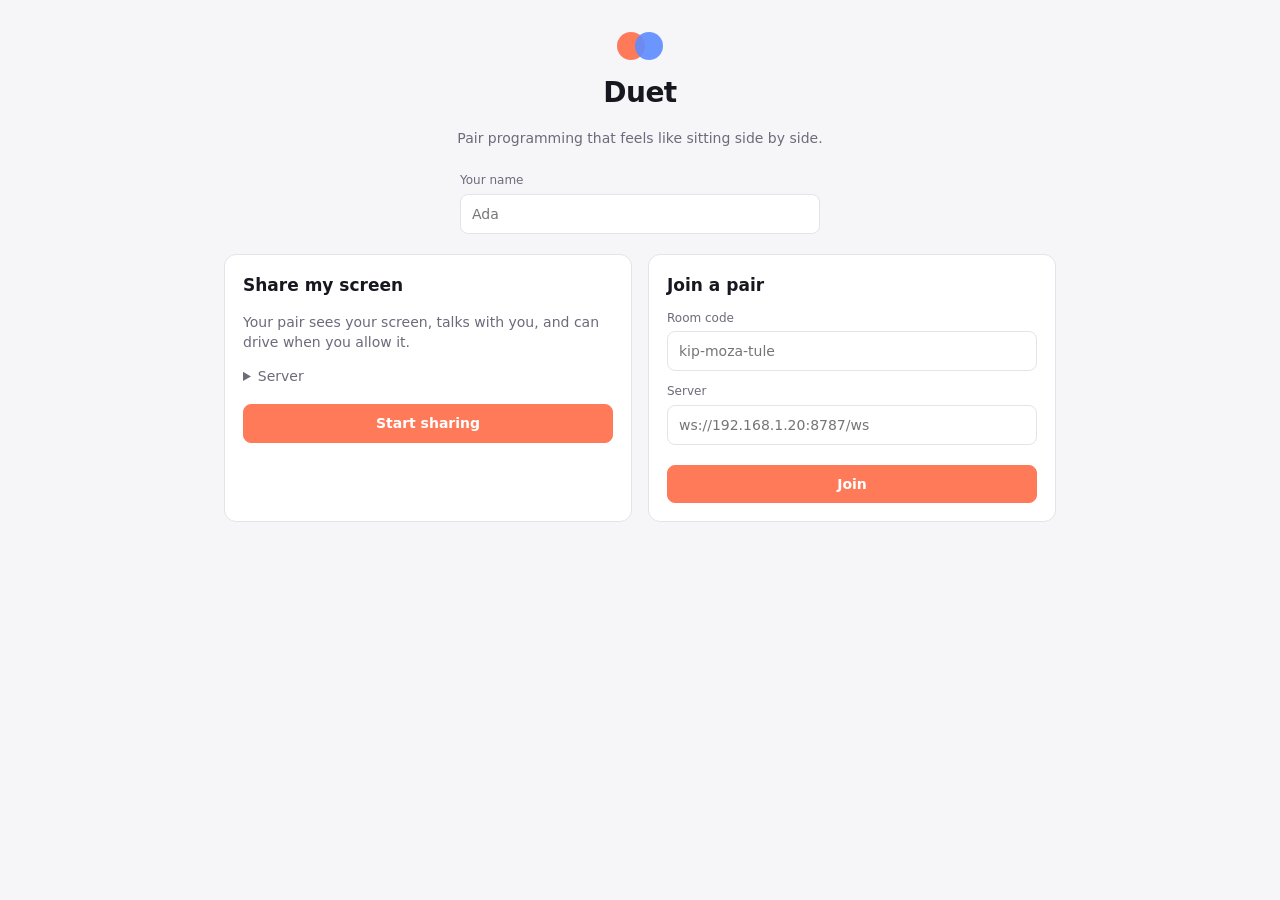
==== app/ui/index.html @ 856fa377 "Duet: Tuple-style pair programming for macOS and Windows Rust signaling server and protocol, host en" ====
<!doctype html>
<html lang="en">
<head>
  <meta charset="utf-8" />
  <meta name="viewport" content="width=device-width, initial-scale=1" />
  <title>Duet</title>
  <link rel="stylesheet" href="style.css" />
</head>
<body>
  <!-- Home: choose to host or join -->
  <main id="home" class="screen">
    <header class="brand">
      <span class="logo" aria-hidden="true"><i></i><i></i></span>
      <h1>Duet</h1>
      <p class="muted">Pair programming that feels like sitting side by side.</p>
    </header>

    <label class="field">
      <span>Your name</span>
      <input id="name" autocomplete="name" placeholder="Ada" />
    </label>

    <div class="cards">
      <section class="card">
        <h2>Share my screen</h2>
        <p class="muted">Your pair sees your screen, talks with you, and can drive when you allow it.</p>
        <details>
          <summary>Server</summary>
          <label class="field">
            <span>Signaling server (blank = run one on this computer)</span>
            <input id="host-server" placeholder="ws://pair.example.com:8787/ws" />
          </label>
        </details>
        <button id="host-btn" class="primary">Start sharing</button>
      </section>

      <section class="card">
        <h2>Join a pair</h2>
        <label class="field">
          <span>Room code</span>
          <input id="join-room" placeholder="kip-moza-tule" autocapitalize="off" spellcheck="false" />
        </label>
        <label class="field">
          <span>Server</span>
          <input id="join-server" placeholder="ws://192.168.1.20:8787/ws" spellcheck="false" />
        </label>
        <button id="join-btn" class="primary">Join</button>
      </section>
    </div>
    <p id="home-error" class="error" role="alert"></p>
  </main>

  <!-- Hosting -->
  <main id="host" class="screen" hidden>
    <header class="bar">
      <div>
        <div class="muted small">Room code</div>
        <div class="room"><code id="room-code"></code> <button id="copy-room" class="ghost small">Copy</button></div>
      </div>
      <div class="spacer"></div>
      <button id="host-mute" class="ghost">Mute</button>
      <button id="host-stop" class="danger">Stop sharing</button>
    </header>

    <section class="panel">
      <h3>Guests join with</h3>
      <ul id="join-servers" class="mono"></ul>
    </section>

    <section class="panel">
      <div class="row">
        <h3>People</h3>
        <div class="spacer"></div>
        <label class="toggle"><input type="checkbox" id="auto-grant" /> Let guests take control without asking</label>
      </div>
      <ul id="guests" class="list"><li class="muted">Waiting for someone to join…</li></ul>
    </section>

    <section id="control-banner" class="panel highlight" hidden>
      <span id="control-text"></span>
      <div class="spacer"></div>
      <button id="take-back" class="primary">Take back control</button>
    </section>
    <p class="muted small">Moving your own mouse also takes control back.</p>
    <ul id="host-log" class="log"></ul>
  </main>

  <!-- Guest viewer -->
  <main id="guest" class="screen viewer" hidden>
    <header class="bar compact">
      <span id="guest-status" class="pill">Connecting…</span>
      <div class="spacer"></div>
      <div class="seg" role="group" aria-label="Mode">
        <button id="mode-point" class="seg-btn active">Point</button>
        <button id="mode-control" class="seg-btn">Control</button>
      </div>
      <button id="guest-mute" class="ghost">Mute</button>
      <button id="guest-leave" class="danger">Leave</button>
    </header>
    <div id="stage" class="stage" tabindex="0">
      <video id="screen" autoplay playsinline muted></video>
      <div id="my-pointer" class="pointer" hidden></div>
      <div id="stage-hint" class="hint">Waiting for the host's screen…</div>
    </div>
    <audio id="voice" autoplay></audio>
  </main>

  <script src="app.js"></script>
</body>
</html>
---- app/ui/style.css ----
:root {
  --bg: #f6f6f9;
  --surface: #ffffff;
  --text: #17171f;
  --muted: #6b6b7b;
  --line: #e3e3ea;
  --accent: #ff7a59;
  --accent-2: #5c8cff;
  --danger: #e5484d;
  --radius: 12px;
  color-scheme: light dark;
}
@media (prefers-color-scheme: dark) {
  :root {
    --bg: #111118;
    --surface: #1b1b25;
    --text: #ececf2;
    --muted: #9a9aab;
    --line: #2c2c3a;
  }
}

* { box-sizing: border-box; }
html, body { margin: 0; height: 100%; }
body {
  background: var(--bg);
  color: var(--text);
  font: 14px/1.45 -apple-system, BlinkMacSystemFont, "Segoe UI", system-ui, sans-serif;
}
[hidden] { display: none !important; }

.screen { max-width: 880px; margin: 0 auto; padding: 32px 24px; }
.viewer { max-width: none; padding: 0; height: 100vh; display: flex; flex-direction: column; }

.brand { text-align: center; margin-bottom: 24px; }
.brand h1 { margin: 8px 0 4px; font-size: 28px; letter-spacing: -0.02em; }
.logo { display: inline-flex; }
.logo i { width: 28px; height: 28px; border-radius: 50%; display: block; }
.logo i:first-child { background: var(--accent); }
.logo i:last-child { background: var(--accent-2); margin-left: -10px; opacity: 0.9; }

.muted { color: var(--muted); }
.small { font-size: 12px; }
.mono, code { font-family: ui-monospace, "SF Mono", Menlo, Consolas, monospace; }
.error { color: var(--danger); min-height: 1.4em; text-align: center; }

.field { display: block; margin: 12px 0; }
.field span { display: block; font-size: 12px; color: var(--muted); margin-bottom: 4px; }
input:not([type=checkbox]) {
  width: 100%; padding: 9px 11px; border-radius: 8px;
  border: 1px solid var(--line); background: var(--surface); color: var(--text); font: inherit;
}
input:focus { outline: 2px solid var(--accent-2); outline-offset: -1px; }
#home > .field { max-width: 360px; margin: 0 auto 20px; }

.cards { display: grid; grid-template-columns: repeat(auto-fit, minmax(280px, 1fr)); gap: 16px; }
.card, .panel {
  background: var(--surface); border: 1px solid var(--line); border-radius: var(--radius); padding: 18px;
}
.card h2 { margin: 0 0 6px; font-size: 17px; }
.panel { margin-bottom: 14px; }
.panel h3 { margin: 0 0 8px; font-size: 14px; }
.panel.highlight { display: flex; align-items: center; gap: 12px; border-color: var(--accent); }
details { margin: 10px 0; color: var(--muted); }

button {
  font: inherit; border-radius: 8px; padding: 8px 14px; cursor: pointer;
  border: 1px solid var(--line); background: var(--surface); color: var(--text);
}
button.primary { background: var(--accent); border-color: var(--accent); color: #fff; font-weight: 600; }
button.danger { background: var(--danger); border-color: var(--danger); color: #fff; }
button.ghost { background: transparent; }
button.small { padding: 3px 8px; font-size: 12px; }
button:disabled { opacity: 0.5; cursor: default; }
.card button.primary { width: 100%; margin-top: 8px; }

.bar { display: flex; align-items: center; gap: 10px; margin-bottom: 18px; }
.bar.compact { margin: 0; padding: 8px 12px; background: var(--surface); border-bottom: 1px solid var(--line); }
.spacer { flex: 1; }
.row { display: flex; align-items: center; gap: 8px; }
.room code { font-size: 22px; font-weight: 600; letter-spacing: 0.03em; }
.toggle { font-size: 12px; color: var(--muted); display: flex; gap: 6px; align-items: center; }

.list { list-style: none; margin: 0; padding: 0; }
.list li { display: flex; align-items: center; gap: 8px; padding: 8px 0; border-top: 1px solid var(--line); }
.list li:first-child { border-top: 0; }
.list .dot { width: 8px; height: 8px; border-radius: 50%; background: var(--muted); }
.list .dot.connected { background: #2fb36d; }
#join-servers { margin: 0; padding-left: 18px; }
.log { list-style: none; padding: 0; color: var(--muted); font-size: 12px; max-height: 120px; overflow: auto; }

.pill { font-size: 12px; padding: 3px 10px; border-radius: 999px; background: var(--line); }
.pill.live { background: #2fb36d; color: #fff; }
.pill.driving { background: var(--accent); color: #fff; }
.seg { display: inline-flex; border: 1px solid var(--line); border-radius: 8px; overflow: hidden; }
.seg-btn { border: 0; border-radius: 0; }
.seg-btn.active { background: var(--accent-2); color: #fff; }

.stage { position: relative; flex: 1; background: #000; overflow: hidden; outline: none; }
.stage video { width: 100%; height: 100%; object-fit: contain; display: block; }
.stage.controlling { cursor: crosshair; box-shadow: inset 0 0 0 3px var(--accent); }
.hint {
  position: absolute; inset: 0; display: grid; place-items: center; color: #aaa; pointer-events: none;
}
.pointer {
  position: absolute; width: 18px; height: 18px; margin: -9px 0 0 -9px; border-radius: 50%;
  background: var(--accent); border: 2px solid #fff; box-shadow: 0 1px 4px rgba(0,0,0,.5); pointer-events: none;
}
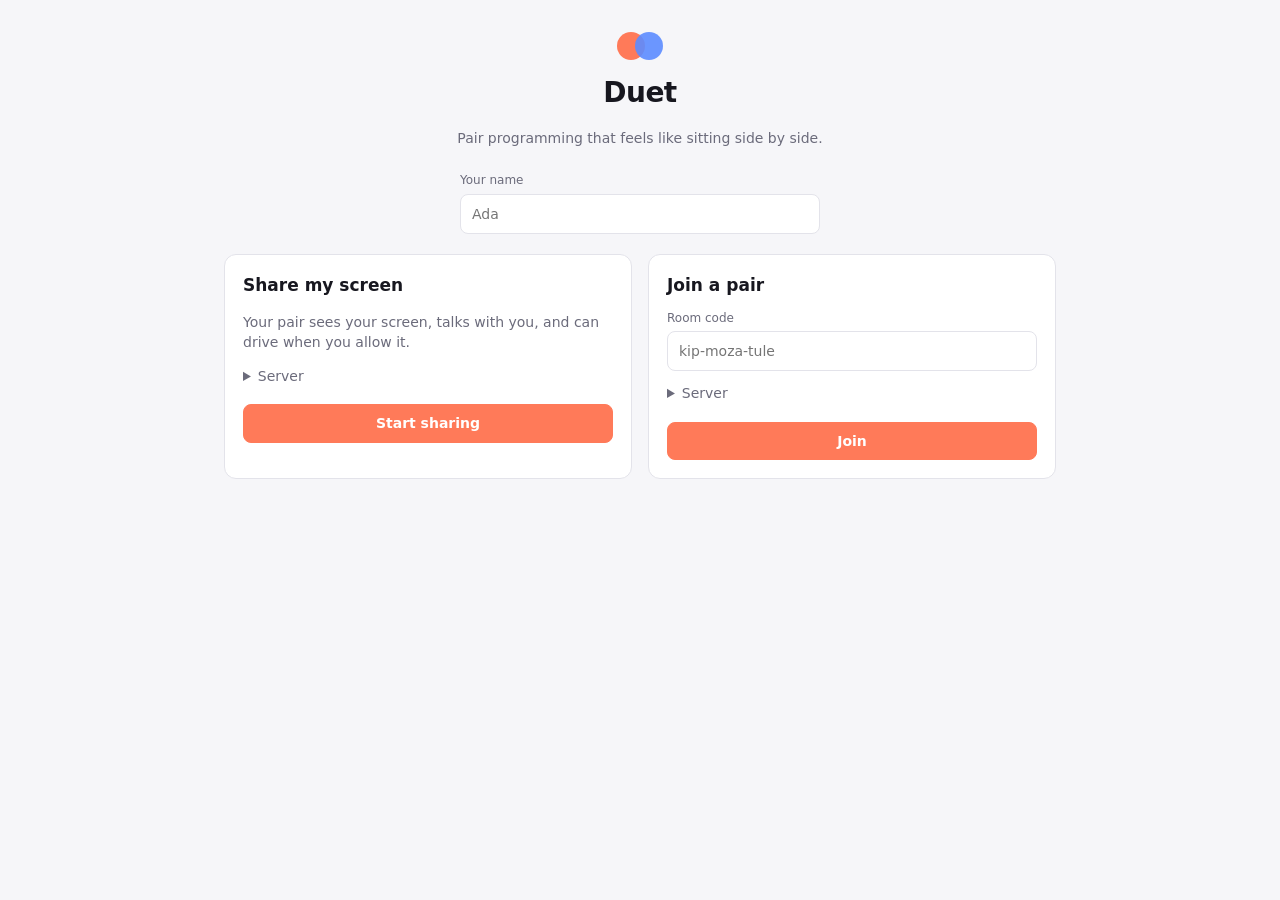
==== commit 10f11081: "Use hosted Fly signaling server by default Co-Authored-By: Claude Sonnet 5.5 <noreply@anthropic.com>" ====
--- a/app/ui/index.html
+++ b/app/ui/index.html
@@ -26,9 +26,10 @@
         <p class="muted">Your pair sees your screen, talks with you, and can drive when you allow it.</p>
         <details>
           <summary>Server</summary>
+          <label class="toggle"><input type="checkbox" id="host-local" /> Same network only (run the server on this computer)</label>
           <label class="field">
-            <span>Signaling server (blank = run one on this computer)</span>
-            <input id="host-server" placeholder="ws://pair.example.com:8787/ws" />
+            <span>Custom server (blank = Duet's server)</span>
+            <input id="host-server" placeholder="duet-signal-shubham.fly.dev" spellcheck="false" />
           </label>
         </details>
         <button id="host-btn" class="primary">Start sharing</button>
@@ -40,10 +41,13 @@
           <span>Room code</span>
           <input id="join-room" placeholder="kip-moza-tule" autocapitalize="off" spellcheck="false" />
         </label>
-        <label class="field">
-          <span>Server</span>
-          <input id="join-server" placeholder="ws://192.168.1.20:8787/ws" spellcheck="false" />
-        </label>
+        <details>
+          <summary>Server</summary>
+          <label class="field">
+            <span>Only if your host gave you one (blank = Duet's server)</span>
+            <input id="join-server" placeholder="192.168.1.20" spellcheck="false" />
+          </label>
+        </details>
         <button id="join-btn" class="primary">Join</button>
       </section>
     </div>
@@ -63,7 +67,7 @@
     </header>
 
     <section class="panel">
-      <h3>Guests join with</h3>
+      <h3>Guests join with the room code and server</h3>
       <ul id="join-servers" class="mono"></ul>
     </section>
 
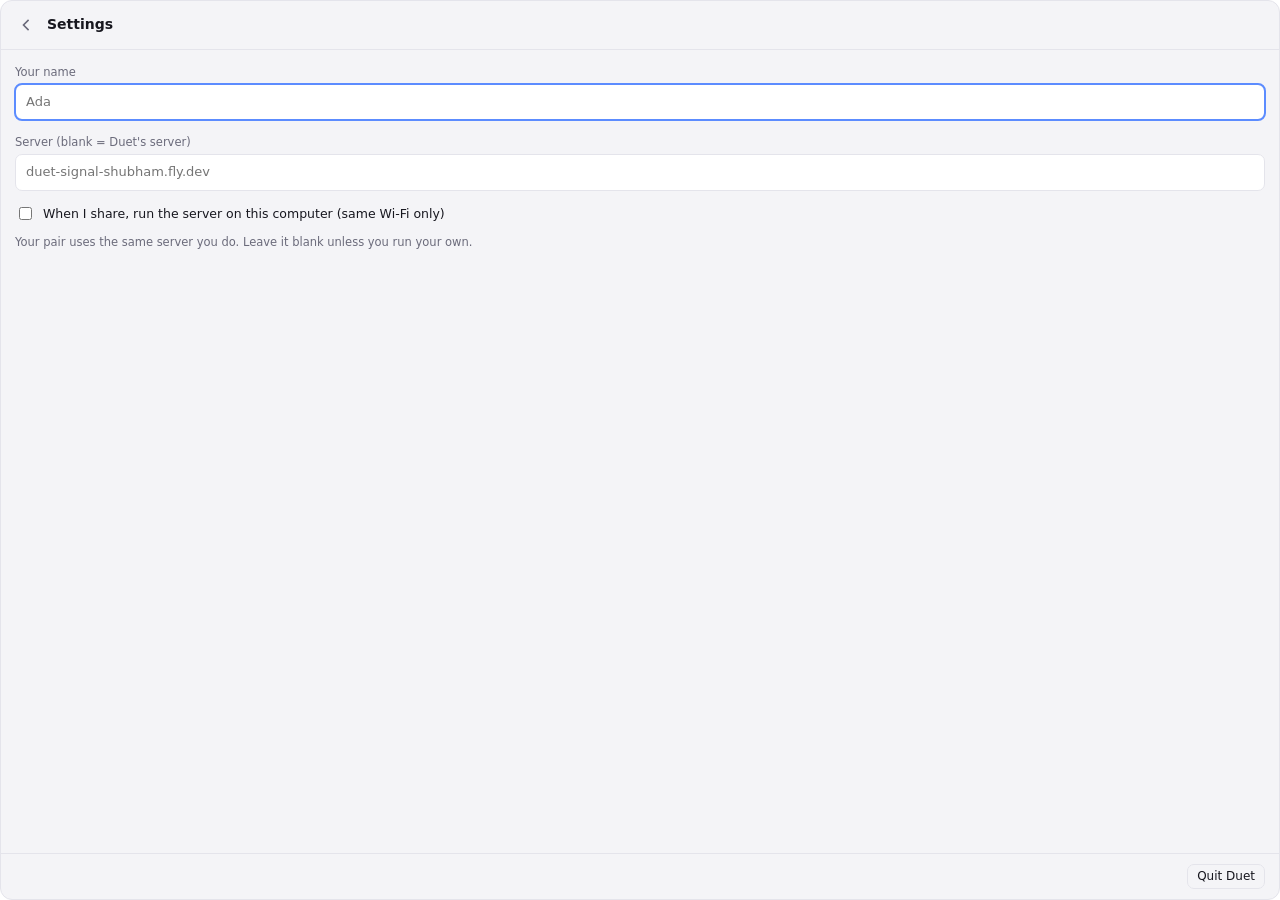
==== commit 58ff8fe1: "Menu-bar app with compact panel and separate viewer window Co-Authored-By: Claude Sonnet 5.5 <norepl" ====
--- a/app/ui/index.html
+++ b/app/ui/index.html
@@ -6,109 +6,113 @@
   <title>Duet</title>
   <link rel="stylesheet" href="style.css" />
 </head>
-<body>
-  <!-- Home: choose to host or join -->
-  <main id="home" class="screen">
-    <header class="brand">
-      <span class="logo" aria-hidden="true"><i></i><i></i></span>
-      <h1>Duet</h1>
-      <p class="muted">Pair programming that feels like sitting side by side.</p>
-    </header>
+<body class="panel-body">
+  <div class="shell">
+    <!-- Home -->
+    <section id="home" class="view">
+      <header class="top">
+        <span class="logo" aria-hidden="true"><i></i><i></i></span>
+        <strong>Duet</strong>
+        <span class="spacer"></span>
+        <button id="open-settings" class="icon" title="Settings" aria-label="Settings">
+          <svg viewBox="0 0 20 20" width="16" height="16" aria-hidden="true"><path fill="currentColor" d="M11.3 1.5l.4 2.1c.5.2 1 .5 1.4.8l2-.7 1.3 2.3-1.6 1.4a5 5 0 010 1.6l1.6 1.4-1.3 2.3-2-.7c-.4.3-.9.6-1.4.8l-.4 2.1H8.7l-.4-2.1c-.5-.2-1-.5-1.4-.8l-2 .7L3.6 11.4l1.6-1.4a5 5 0 010-1.6L3.6 7l1.3-2.3 2 .7c.4-.3.9-.6 1.4-.8l.4-2.1h2.6zM10 7a3 3 0 100 6 3 3 0 000-6z"/></svg>
+        </button>
+      </header>
 
-    <label class="field">
-      <span>Your name</span>
-      <input id="name" autocomplete="name" placeholder="Ada" />
-    </label>
+      <div class="body">
+        <button id="host-btn" class="big primary">
+          <span class="big-title">Start sharing</span>
+          <span class="big-sub">Your pair sees your screen and can drive when you allow it</span>
+        </button>
 
-    <div class="cards">
-      <section class="card">
-        <h2>Share my screen</h2>
-        <p class="muted">Your pair sees your screen, talks with you, and can drive when you allow it.</p>
-        <details>
-          <summary>Server</summary>
-          <label class="toggle"><input type="checkbox" id="host-local" /> Same network only (run the server on this computer)</label>
-          <label class="field">
-            <span>Custom server (blank = Duet's server)</span>
-            <input id="host-server" placeholder="duet-signal-shubham.fly.dev" spellcheck="false" />
-          </label>
-        </details>
-        <button id="host-btn" class="primary">Start sharing</button>
-      </section>
+        <div class="or"><span>or join a pair</span></div>
 
-      <section class="card">
-        <h2>Join a pair</h2>
-        <label class="field">
-          <span>Room code</span>
-          <input id="join-room" placeholder="kip-moza-tule" autocapitalize="off" spellcheck="false" />
-        </label>
-        <details>
-          <summary>Server</summary>
-          <label class="field">
-            <span>Only if your host gave you one (blank = Duet's server)</span>
-            <input id="join-server" placeholder="192.168.1.20" spellcheck="false" />
-          </label>
-        </details>
-        <button id="join-btn" class="primary">Join</button>
-      </section>
-    </div>
-    <p id="home-error" class="error" role="alert"></p>
-  </main>
+        <form id="join-form" class="join">
+          <input id="join-room" placeholder="Room code, e.g. kip-moza-tule" autocapitalize="off" autocomplete="off" spellcheck="false" />
+          <button id="join-btn" class="primary" type="submit">Join</button>
+        </form>
 
-  <!-- Hosting -->
-  <main id="host" class="screen" hidden>
-    <header class="bar">
-      <div>
-        <div class="muted small">Room code</div>
-        <div class="room"><code id="room-code"></code> <button id="copy-room" class="ghost small">Copy</button></div>
+        <p id="home-error" class="error" role="alert"></p>
       </div>
-      <div class="spacer"></div>
-      <button id="host-mute" class="ghost">Mute</button>
-      <button id="host-stop" class="danger">Stop sharing</button>
-    </header>
 
-    <section class="panel">
-      <h3>Guests join with the room code and server</h3>
-      <ul id="join-servers" class="mono"></ul>
+      <footer class="foot">
+        <span class="muted">You're <strong id="who"></strong></span>
+        <span class="spacer"></span>
+        <span id="server-label" class="muted small"></span>
+      </footer>
     </section>
 
-    <section class="panel">
-      <div class="row">
-        <h3>People</h3>
-        <div class="spacer"></div>
-        <label class="toggle"><input type="checkbox" id="auto-grant" /> Let guests take control without asking</label>
+    <!-- Settings -->
+    <section id="settings" class="view" hidden>
+      <header class="top">
+        <button id="close-settings" class="icon" title="Back" aria-label="Back">
+          <svg viewBox="0 0 20 20" width="16" height="16" aria-hidden="true"><path fill="currentColor" d="M12.7 4.3L7 10l5.7 5.7-1.4 1.4L4.2 10l7.1-7.1z"/></svg>
+        </button>
+        <strong>Settings</strong>
+      </header>
+      <div class="body">
+        <label class="field">
+          <span>Your name</span>
+          <input id="name" autocomplete="name" placeholder="Ada" />
+        </label>
+        <label class="field">
+          <span>Server (blank = Duet's server)</span>
+          <input id="server" placeholder="duet-signal-shubham.fly.dev" spellcheck="false" />
+        </label>
+        <label class="check">
+          <input type="checkbox" id="host-local" />
+          <span>When I share, run the server on this computer (same Wi-Fi only)</span>
+        </label>
+        <p class="muted small">Your pair uses the same server you do. Leave it blank unless you run your own.</p>
       </div>
-      <ul id="guests" class="list"><li class="muted">Waiting for someone to join…</li></ul>
+      <footer class="foot">
+        <span class="spacer"></span>
+        <button id="quit" class="ghost small">Quit Duet</button>
+      </footer>
     </section>
 
-    <section id="control-banner" class="panel highlight" hidden>
-      <span id="control-text"></span>
-      <div class="spacer"></div>
-      <button id="take-back" class="primary">Take back control</button>
+    <!-- Sharing -->
+    <section id="live" class="view" hidden>
+      <header class="top">
+        <span class="live-dot" aria-hidden="true"></span>
+        <strong>Sharing your screen</strong>
+        <span class="spacer"></span>
+        <button id="host-mute" class="ghost small">Mute</button>
+      </header>
+
+      <div class="body">
+        <div class="code-card">
+          <div class="muted small">Send this code to your pair</div>
+          <div class="code-row">
+            <code id="room-code"></code>
+            <button id="copy-room" class="ghost small">Copy</button>
+          </div>
+          <div id="server-hint" class="muted small mono" hidden></div>
+        </div>
+
+        <div id="control-banner" class="banner" hidden>
+          <span id="control-text"></span>
+          <button id="take-back" class="small">Take back</button>
+        </div>
+
+        <div class="section-title">People</div>
+        <ul id="guests" class="people"></ul>
+
+        <label class="check">
+          <input type="checkbox" id="auto-grant" />
+          <span>Let guests take control without asking</span>
+        </label>
+        <p class="muted small">Moving your own mouse always takes control back.</p>
+        <ul id="host-log" class="log"></ul>
+      </div>
+
+      <footer class="foot">
+        <button id="host-stop" class="danger wide">Stop sharing</button>
+      </footer>
     </section>
-    <p class="muted small">Moving your own mouse also takes control back.</p>
-    <ul id="host-log" class="log"></ul>
-  </main>
+  </div>
 
-  <!-- Guest viewer -->
-  <main id="guest" class="screen viewer" hidden>
-    <header class="bar compact">
-      <span id="guest-status" class="pill">Connecting…</span>
-      <div class="spacer"></div>
-      <div class="seg" role="group" aria-label="Mode">
-        <button id="mode-point" class="seg-btn active">Point</button>
-        <button id="mode-control" class="seg-btn">Control</button>
-      </div>
-      <button id="guest-mute" class="ghost">Mute</button>
-      <button id="guest-leave" class="danger">Leave</button>
-    </header>
-    <div id="stage" class="stage" tabindex="0">
-      <video id="screen" autoplay playsinline muted></video>
-      <div id="my-pointer" class="pointer" hidden></div>
-      <div id="stage-hint" class="hint">Waiting for the host's screen…</div>
-    </div>
-    <audio id="voice" autoplay></audio>
-  </main>
-
-  <script src="app.js"></script>
+  <script src="common.js"></script>
+  <script src="panel.js"></script>
 </body>
 </html>
--- a/app/ui/style.css
+++ b/app/ui/style.css
@@ -1,22 +1,22 @@
 :root {
-  --bg: #f6f6f9;
+  --bg: #f4f4f7;
   --surface: #ffffff;
   --text: #17171f;
   --muted: #6b6b7b;
-  --line: #e3e3ea;
+  --line: #e4e4eb;
   --accent: #ff7a59;
   --accent-2: #5c8cff;
+  --good: #2fb36d;
   --danger: #e5484d;
-  --radius: 12px;
   color-scheme: light dark;
 }
 @media (prefers-color-scheme: dark) {
   :root {
-    --bg: #111118;
-    --surface: #1b1b25;
+    --bg: #17171e;
+    --surface: #22222c;
     --text: #ececf2;
     --muted: #9a9aab;
-    --line: #2c2c3a;
+    --line: #32323f;
   }
 }
 
@@ -25,82 +25,125 @@
 body {
   background: var(--bg);
   color: var(--text);
-  font: 14px/1.45 -apple-system, BlinkMacSystemFont, "Segoe UI", system-ui, sans-serif;
+  font: 13px/1.4 -apple-system, BlinkMacSystemFont, "Segoe UI", system-ui, sans-serif;
+  -webkit-user-select: none; user-select: none;
 }
+input, code { -webkit-user-select: text; user-select: text; }
 [hidden] { display: none !important; }
 
-.screen { max-width: 880px; margin: 0 auto; padding: 32px 24px; }
-.viewer { max-width: none; padding: 0; height: 100vh; display: flex; flex-direction: column; }
+.muted { color: var(--muted); }
+.small { font-size: 11.5px; }
+.mono, code { font-family: ui-monospace, "SF Mono", Menlo, Consolas, monospace; }
+.spacer { flex: 1; }
+.error { color: var(--danger); min-height: 1.3em; margin: 8px 0 0; font-size: 12px; }
 
-.brand { text-align: center; margin-bottom: 24px; }
-.brand h1 { margin: 8px 0 4px; font-size: 28px; letter-spacing: -0.02em; }
-.logo { display: inline-flex; }
-.logo i { width: 28px; height: 28px; border-radius: 50%; display: block; }
-.logo i:first-child { background: var(--accent); }
-.logo i:last-child { background: var(--accent-2); margin-left: -10px; opacity: 0.9; }
+button {
+  font: inherit; border-radius: 7px; padding: 6px 12px; cursor: default;
+  border: 1px solid var(--line); background: var(--surface); color: var(--text);
+}
+button:hover { filter: brightness(0.97); }
+button.primary { background: var(--accent); border-color: var(--accent); color: #fff; font-weight: 600; }
+button.danger { background: var(--danger); border-color: var(--danger); color: #fff; font-weight: 600; }
+button.ghost { background: transparent; }
+button.small { padding: 3px 9px; font-size: 12px; }
+button.icon { background: transparent; border: 0; padding: 4px; color: var(--muted); display: grid; place-items: center; }
+button.icon:hover { color: var(--text); }
+button.wide { width: 100%; padding: 8px; }
+button:disabled { opacity: 0.6; }
 
-.muted { color: var(--muted); }
-.small { font-size: 12px; }
-.mono, code { font-family: ui-monospace, "SF Mono", Menlo, Consolas, monospace; }
-.error { color: var(--danger); min-height: 1.4em; text-align: center; }
-
-.field { display: block; margin: 12px 0; }
-.field span { display: block; font-size: 12px; color: var(--muted); margin-bottom: 4px; }
 input:not([type=checkbox]) {
-  width: 100%; padding: 9px 11px; border-radius: 8px;
+  width: 100%; padding: 8px 10px; border-radius: 7px;
   border: 1px solid var(--line); background: var(--surface); color: var(--text); font: inherit;
 }
 input:focus { outline: 2px solid var(--accent-2); outline-offset: -1px; }
-#home > .field { max-width: 360px; margin: 0 auto 20px; }
 
-.cards { display: grid; grid-template-columns: repeat(auto-fit, minmax(280px, 1fr)); gap: 16px; }
-.card, .panel {
-  background: var(--surface); border: 1px solid var(--line); border-radius: var(--radius); padding: 18px;
+.logo { display: inline-flex; }
+.logo i { width: 16px; height: 16px; border-radius: 50%; display: block; }
+.logo i:first-child { background: var(--accent); }
+.logo i:last-child { background: var(--accent-2); margin-left: -6px; opacity: 0.9; }
+
+/* ------------------------------------------------------------ panel */
+
+.panel-body { overflow: hidden; background: transparent; }
+.shell {
+  height: 100vh; display: flex; flex-direction: column;
+  background: var(--bg); border: 1px solid var(--line); border-radius: 12px; overflow: hidden;
 }
-.card h2 { margin: 0 0 6px; font-size: 17px; }
-.panel { margin-bottom: 14px; }
-.panel h3 { margin: 0 0 8px; font-size: 14px; }
-.panel.highlight { display: flex; align-items: center; gap: 12px; border-color: var(--accent); }
-details { margin: 10px 0; color: var(--muted); }
+.view { display: flex; flex-direction: column; height: 100%; }
+.top {
+  display: flex; align-items: center; gap: 8px; padding: 12px 14px;
+  border-bottom: 1px solid var(--line); font-size: 14px;
+}
+.body { flex: 1; overflow: auto; padding: 14px; }
+.foot { display: flex; align-items: center; gap: 8px; padding: 10px 14px; border-top: 1px solid var(--line); }
 
-button {
-  font: inherit; border-radius: 8px; padding: 8px 14px; cursor: pointer;
-  border: 1px solid var(--line); background: var(--surface); color: var(--text);
+.big {
+  width: 100%; display: flex; flex-direction: column; align-items: flex-start; gap: 2px;
+  padding: 14px 16px; border-radius: 10px; text-align: left;
 }
-button.primary { background: var(--accent); border-color: var(--accent); color: #fff; font-weight: 600; }
-button.danger { background: var(--danger); border-color: var(--danger); color: #fff; }
-button.ghost { background: transparent; }
-button.small { padding: 3px 8px; font-size: 12px; }
-button:disabled { opacity: 0.5; cursor: default; }
-.card button.primary { width: 100%; margin-top: 8px; }
+.big-title { font-size: 16px; }
+.big-sub { font-weight: 400; font-size: 12px; opacity: 0.9; }
 
-.bar { display: flex; align-items: center; gap: 10px; margin-bottom: 18px; }
-.bar.compact { margin: 0; padding: 8px 12px; background: var(--surface); border-bottom: 1px solid var(--line); }
-.spacer { flex: 1; }
-.row { display: flex; align-items: center; gap: 8px; }
-.room code { font-size: 22px; font-weight: 600; letter-spacing: 0.03em; }
-.toggle { font-size: 12px; color: var(--muted); display: flex; gap: 6px; align-items: center; }
+.or { display: flex; align-items: center; gap: 10px; color: var(--muted); font-size: 11.5px; margin: 18px 0 12px; }
+.or::before, .or::after { content: ""; flex: 1; height: 1px; background: var(--line); }
+.join { display: flex; gap: 8px; }
+.join input { flex: 1; }
 
-.list { list-style: none; margin: 0; padding: 0; }
-.list li { display: flex; align-items: center; gap: 8px; padding: 8px 0; border-top: 1px solid var(--line); }
-.list li:first-child { border-top: 0; }
-.list .dot { width: 8px; height: 8px; border-radius: 50%; background: var(--muted); }
-.list .dot.connected { background: #2fb36d; }
-#join-servers { margin: 0; padding-left: 18px; }
-.log { list-style: none; padding: 0; color: var(--muted); font-size: 12px; max-height: 120px; overflow: auto; }
+.field { display: block; margin: 0 0 14px; }
+.field span { display: block; font-size: 11.5px; color: var(--muted); margin-bottom: 4px; }
+.check { display: flex; gap: 8px; align-items: flex-start; margin: 12px 0 4px; font-size: 12.5px; }
+.check input { margin-top: 2px; }
 
-.pill { font-size: 12px; padding: 3px 10px; border-radius: 999px; background: var(--line); }
-.pill.live { background: #2fb36d; color: #fff; }
+.code-card { background: var(--surface); border: 1px solid var(--line); border-radius: 10px; padding: 12px 14px; }
+.code-row { display: flex; align-items: center; gap: 8px; margin: 4px 0 2px; }
+.code-row code { flex: 1; font-size: 20px; font-weight: 600; letter-spacing: 0.02em; }
+#server-hint { word-break: break-all; }
+
+.live-dot { width: 9px; height: 9px; border-radius: 50%; background: var(--danger); box-shadow: 0 0 0 3px rgba(229,72,77,.2); }
+
+.banner {
+  display: flex; align-items: center; gap: 8px; margin-top: 12px; padding: 9px 12px;
+  border-radius: 9px; background: var(--accent); color: #fff; font-weight: 500;
+}
+.banner span { flex: 1; }
+.banner button { background: #fff; border-color: #fff; color: #17171f; }
+
+.section-title { margin: 16px 0 6px; font-size: 11.5px; font-weight: 600; color: var(--muted); text-transform: uppercase; letter-spacing: 0.04em; }
+.people { list-style: none; margin: 0; padding: 0; background: var(--surface); border: 1px solid var(--line); border-radius: 10px; }
+.people li { display: flex; align-items: center; gap: 10px; padding: 9px 12px; border-top: 1px solid var(--line); }
+.people li:first-child { border-top: 0; }
+.people li.empty { color: var(--muted); }
+.people li.asking { background: color-mix(in srgb, var(--accent) 12%, transparent); }
+.avatar {
+  width: 26px; height: 26px; border-radius: 50%; display: grid; place-items: center; flex: none;
+  background: var(--line); color: var(--muted); font-weight: 600; font-size: 12px;
+}
+.avatar.on { background: var(--accent-2); color: #fff; }
+.who { flex: 1; min-width: 0; display: flex; flex-direction: column; overflow: hidden; text-overflow: ellipsis; white-space: nowrap; }
+.who small { color: var(--muted); font-size: 11px; }
+
+.log { list-style: none; padding: 0; margin: 10px 0 0; color: var(--muted); font-size: 11px; }
+
+/* ------------------------------------------------------------ viewer */
+
+.viewer-body { display: flex; flex-direction: column; height: 100vh; }
+.vbar {
+  display: flex; align-items: center; gap: 8px; padding: 7px 10px;
+  background: var(--surface); border-bottom: 1px solid var(--line);
+}
+.pill { font-size: 11.5px; padding: 2px 9px; border-radius: 999px; background: var(--line); }
+.pill.live { background: var(--good); color: #fff; }
 .pill.driving { background: var(--accent); color: #fff; }
-.seg { display: inline-flex; border: 1px solid var(--line); border-radius: 8px; overflow: hidden; }
-.seg-btn { border: 0; border-radius: 0; }
+.seg { display: inline-flex; border: 1px solid var(--line); border-radius: 7px; overflow: hidden; }
+.seg-btn { border: 0; border-radius: 0; padding: 3px 10px; font-size: 12px; }
 .seg-btn.active { background: var(--accent-2); color: #fff; }
 
 .stage { position: relative; flex: 1; background: #000; overflow: hidden; outline: none; }
 .stage video { width: 100%; height: 100%; object-fit: contain; display: block; }
 .stage.controlling { cursor: crosshair; box-shadow: inset 0 0 0 3px var(--accent); }
 .hint {
-  position: absolute; inset: 0; display: grid; place-items: center; color: #aaa; pointer-events: none;
+  position: absolute; inset: 0; display: grid; place-items: center; color: #aaa;
+  pointer-events: none; padding: 24px; text-align: center;
 }
 .pointer {
   position: absolute; width: 18px; height: 18px; margin: -9px 0 0 -9px; border-radius: 50%;
